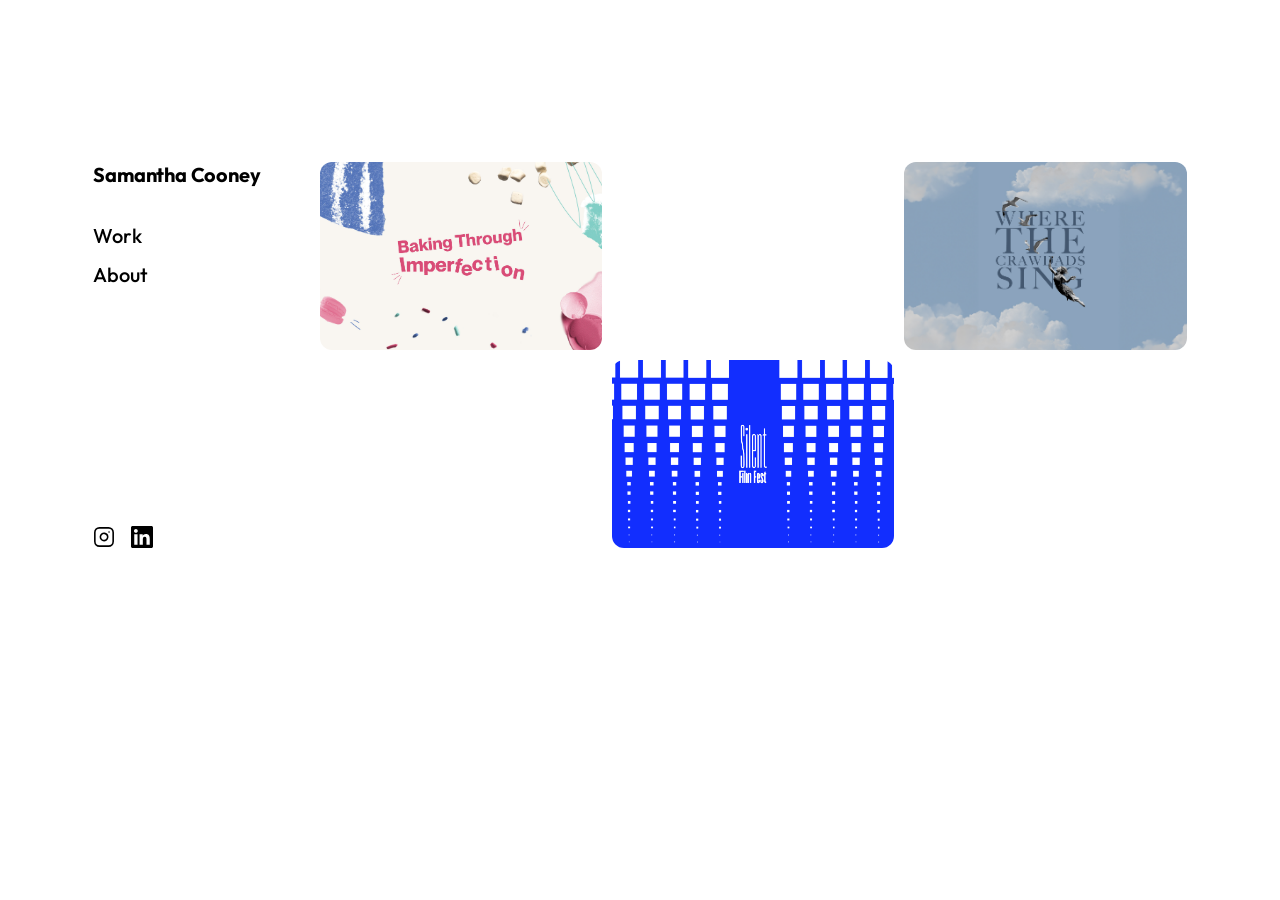
==== index.html @ 8dcdb441 "Initial commit" ====
<!DOCTYPE html>
<html lang="en">
<head>
    <meta charset="UTF-8">
    <meta name="viewport" content="width=device-width, initial-scale=1.0">
    <title>Samantha Cooney</title>
    <link rel="preconnect" href="https://fonts.googleapis.com">
    <link rel="preconnect" href="https://fonts.gstatic.com" crossorigin>
    <link href="https://fonts.googleapis.com/css2?family=Outfit:wght@400;500;700&display=swap" rel="stylesheet">
    <link rel="stylesheet" href="style.css">
</head>
<body>

    <div class="layout">

        <aside class="sidebar">
            <div class="sidebar-top">
                <a href="index.html" class="nav-name">Samantha Cooney</a>
                <nav class="nav-links">
                    <a href="#work">Work</a>
                    <a href="about.html">About</a>
                </nav>
            </div>
            <div class="nav-social">
                <a href="https://www.instagram.com/samssdesigns/" target="_blank" rel="noopener noreferrer" aria-label="Instagram">
                    <svg xmlns="http://www.w3.org/2000/svg" width="22" height="22" viewBox="0 0 24 24" fill="none" stroke="currentColor" stroke-width="1.75" stroke-linecap="round" stroke-linejoin="round">
                        <rect x="2" y="2" width="20" height="20" rx="5" ry="5"/>
                        <path d="M16 11.37A4 4 0 1 1 12.63 8 4 4 0 0 1 16 11.37z"/>
                        <line x1="17.5" y1="6.5" x2="17.51" y2="6.5"/>
                    </svg>
                </a>
                <a href="https://www.linkedin.com/in/samantha-cooney-5a5bb8349" target="_blank" rel="noopener noreferrer" aria-label="LinkedIn">
                    <svg xmlns="http://www.w3.org/2000/svg" width="22" height="22" viewBox="0 0 24 24" fill="currentColor">
                        <path d="M20.447 20.452h-3.554v-5.569c0-1.328-.027-3.037-1.852-3.037-1.853 0-2.136 1.445-2.136 2.939v5.667H9.351V9h3.414v1.561h.046c.477-.9 1.637-1.85 3.37-1.85 3.601 0 4.267 2.37 4.267 5.455v6.286zM5.337 7.433c-1.144 0-2.063-.926-2.063-2.065 0-1.138.92-2.063 2.063-2.063 1.14 0 2.064.925 2.064 2.063 0 1.139-.925 2.065-2.064 2.065zm1.782 13.019H3.555V9h3.564v11.452zM22.225 0H1.771C.792 0 0 .774 0 1.729v20.542C0 23.227.792 24 1.771 24h20.451C23.2 24 24 23.227 24 22.271V1.729C24 .774 23.2 0 22.222 0h.003z"/>
                    </svg>
                </a>
            </div>
        </aside>

        <main class="grid" id="work">
            <a href="project1.html" class="grid-item">
                <img src="baking.jpg" alt="Baking">
                <span class="grid-label"><strong>Senior Project</strong></span>
            </a>
            <a href="project2.html" class="grid-item">
                <video src="TYPE FEST GIF.mp4" autoplay loop muted playsinline></video>
                <span class="grid-label">Type Festival</span>
            </a>
            <a href="project3.html" class="grid-item">
                <img src="crawdads.jpg" alt="Crawdads" class="img--crawdads">
                <span class="grid-label">Book Cover</span>
            </a>
            <a href="project4.html" class="grid-item">
                <video src="TITLE SEQ GIF.mp4" autoplay loop muted playsinline></video>
                <span class="grid-label">Title Sequence</span>
            </a>
            <a href="branddesign.html" class="grid-item">
                <img src="silentfilmfest.jpg" alt="Silent Film Festival">
                <span class="grid-label">Brand Design</span>
            </a>
            <a href="project6.html" class="grid-item">
                <video src="MENTAL HEALTH GIF.mp4" autoplay loop muted playsinline></video>
                <span class="grid-label">Social Campaign</span>
            </a>
        </main>

    </div>

</body>
</html>
---- style.css ----
*, *::before, *::after {
    margin: 0;
    padding: 0;
    box-sizing: border-box;
}

body {
    font-family: 'Outfit', sans-serif;
    background: #ffffff;
    color: #000000;
    padding: clamp(48px, 18vh, 180px) clamp(24px, 7.3vw, 100px);
}

/* ─── Layout ─── */

.layout {
    display: flex;
    gap: clamp(24px, 3.6vw, 50px);
}

/* ─── Sidebar ─── */

.sidebar {
    width: 180px;
    flex-shrink: 0;
    display: flex;
    flex-direction: column;
    justify-content: space-between;
}

.sidebar-top {
    display: flex;
    flex-direction: column;
}

.nav-name {
    font-size: 1.25rem;
    font-weight: 700;
    color: #000;
    text-decoration: none;
    letter-spacing: -0.01em;
    margin-bottom: 36px;
    display: block;
}

.nav-links {
    display: flex;
    flex-direction: column;
    gap: 14px;
}

.nav-links a {
    font-size: 1.25rem;
    font-weight: 500;
    color: #000;
    text-decoration: none;
    transition: opacity 0.2s ease;
}

.nav-links a:hover {
    opacity: 0.4;
}

.nav-social {
    display: flex;
    align-items: center;
    gap: 16px;
}

.nav-social a {
    color: #000;
    display: flex;
    align-items: center;
    transition: opacity 0.2s ease;
}

.nav-social a:hover {
    opacity: 0.4;
}

/* ─── Project Grid ─── */

.grid {
    flex: 1;
    display: grid;
    grid-template-columns: repeat(3, 1fr);
    gap: 10px;
    align-content: start;
}

.grid-item {
    display: block;
    position: relative;
    overflow: hidden;
    aspect-ratio: 3 / 2;
    border-radius: 12px;
    isolation: isolate;
    transform: translateZ(0);
}

.img--crawdads {
    object-position: 40% 35%;
}

.grid-item img,
.grid-item video {
    width: 100%;
    height: 100%;
    object-fit: cover;
    display: block;
    vertical-align: top;
    transform: scale(1.01);
}

.grid-item::after {
    content: '';
    position: absolute;
    inset: 0;
    background: rgba(0, 0, 0, 0);
    backdrop-filter: blur(0px);
    transition: background 0.3s ease, backdrop-filter 0.3s ease;
    pointer-events: none;
    z-index: 1;
}

.grid-item:hover::after {
    background: rgba(0, 0, 0, 0.5);
    backdrop-filter: blur(6px);
}

.grid-label {
    position: absolute;
    top: 50%;
    left: 50%;
    transform: translate(-50%, -50%);
    z-index: 2;
    color: #fff;
    font-family: 'Outfit', sans-serif;
    font-size: 1.4rem;
    font-weight: 500;
    letter-spacing: 0.02em;
    white-space: nowrap;
    text-align: center;
    opacity: 0;
    transition: opacity 0.3s ease;
    pointer-events: none;
}

.grid-label strong {
    font-weight: 700;
}

.grid-item:hover .grid-label {
    opacity: 1;
}

/* ─── Responsive ─── */

@media (max-width: 900px) {
    .grid {
        grid-template-columns: repeat(2, 1fr);
    }
}

@media (max-width: 768px) {
    body {
        padding: 40px 24px;
    }

    .layout {
        flex-direction: column;
        gap: 40px;
    }

    .sidebar {
        width: 100%;
        flex-direction: row;
        align-items: center;
        justify-content: space-between;
    }

    .sidebar-top {
        flex-direction: row;
        align-items: center;
        gap: 0;
    }

    .nav-name {
        margin-bottom: 0;
        margin-right: 32px;
    }

    .nav-links {
        flex-direction: row;
        gap: 20px;
    }

    .grid {
        grid-template-columns: repeat(2, 1fr);
    }
}

@media (max-width: 480px) {
    .sidebar {
        flex-direction: column;
        align-items: flex-start;
        gap: 24px;
    }

    .sidebar-top {
        flex-direction: column;
        gap: 16px;
    }

    .nav-name {
        margin-right: 0;
    }

    .grid {
        grid-template-columns: 1fr;
    }
}
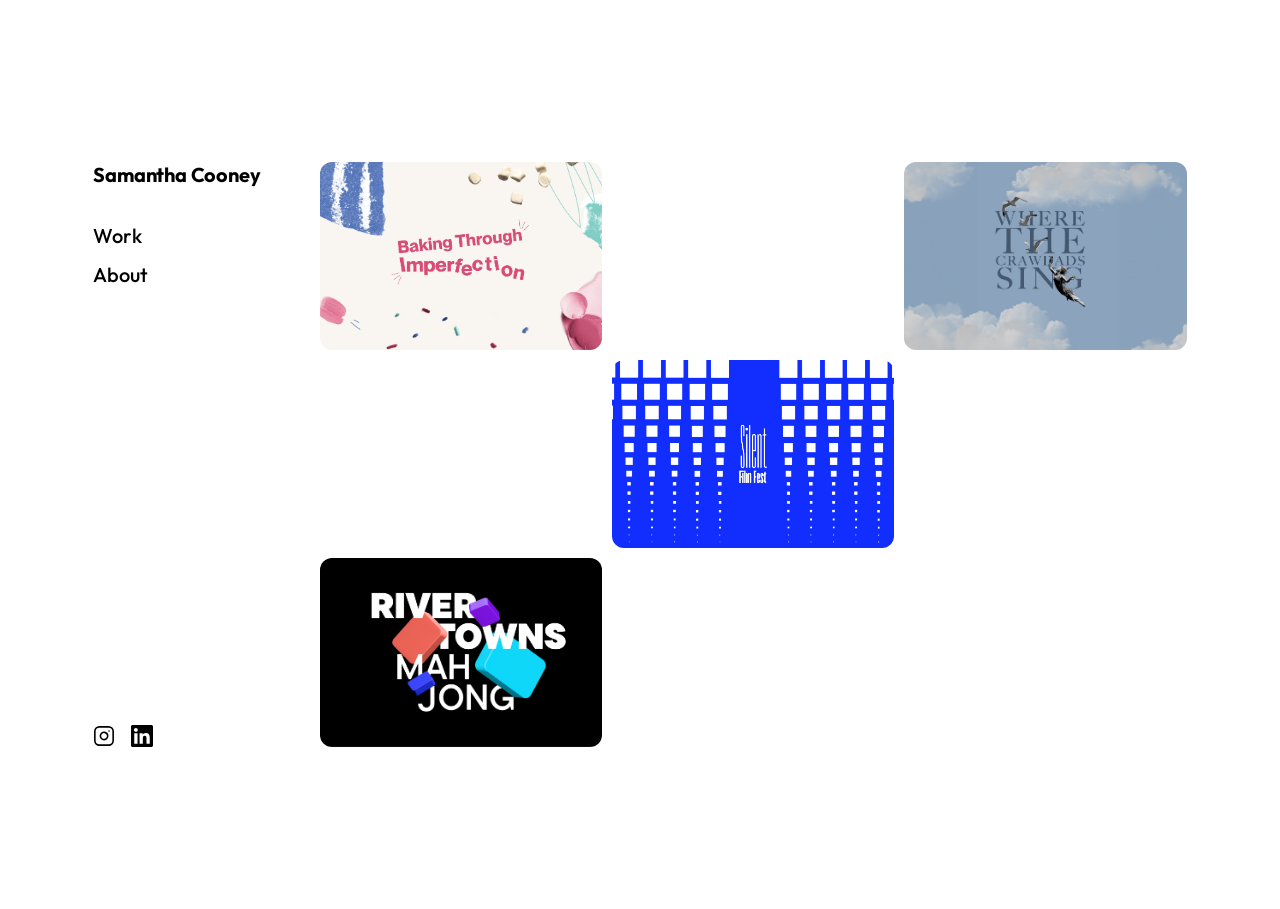
==== commit 6eca0258: "add mahjong project" ====
--- a/index.html
+++ b/index.html
@@ -62,6 +62,10 @@
                 <video src="MENTAL HEALTH GIF.mp4" autoplay loop muted playsinline></video>
                 <span class="grid-label">Social Campaign</span>
             </a>
+            <a href="mahjong.html" class="grid-item">
+                <img src="RivertownsMahjong_Logo_Studies2-42.png" alt="Rivertowns Mahjong">
+                <span class="grid-label">Internship Project</span>
+            </a>
         </main>
 
     </div>
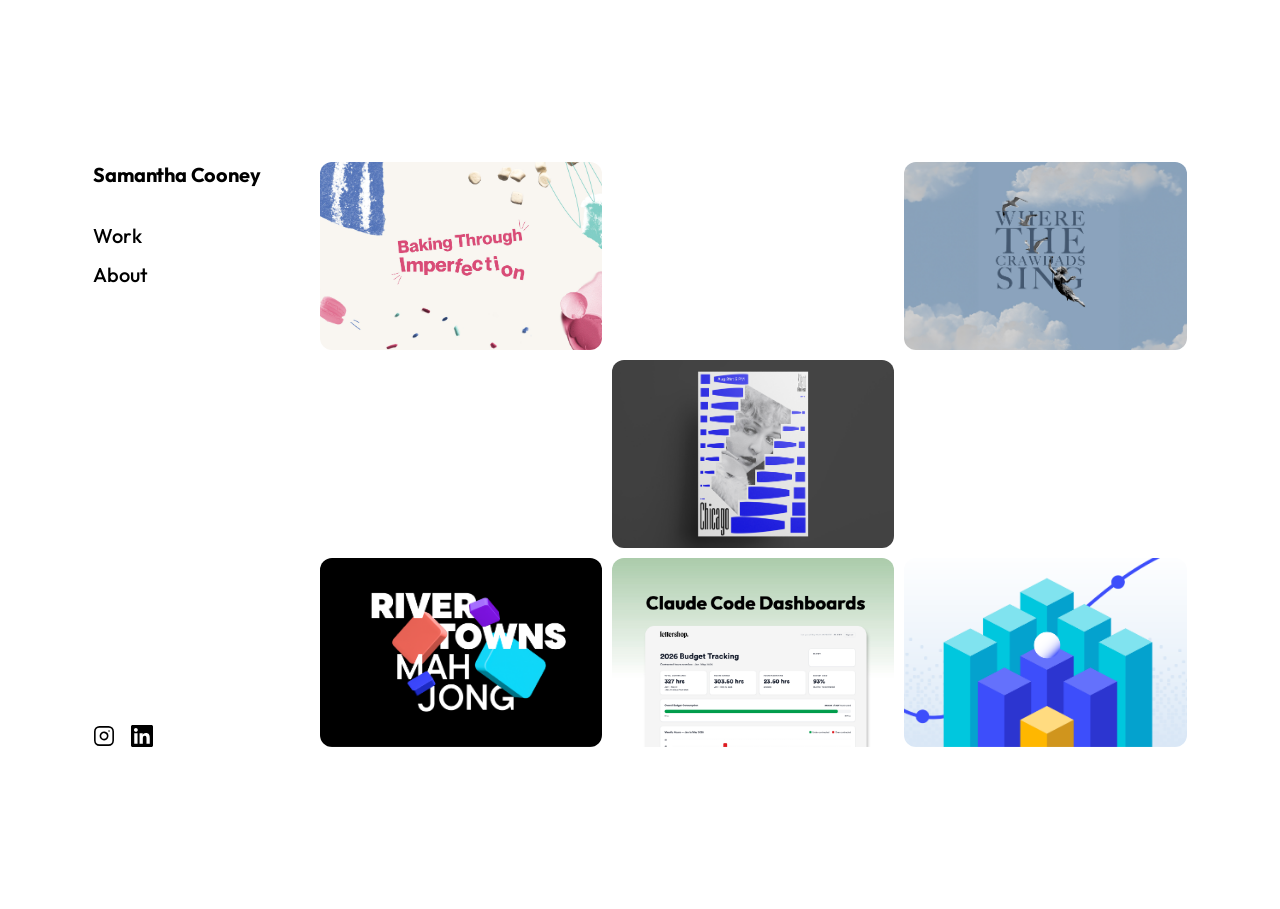
==== commit 9c0c79b3: "Updates 7/27" ====
--- a/index.html
+++ b/index.html
@@ -55,7 +55,7 @@
                 <span class="grid-label">Title Sequence</span>
             </a>
             <a href="branddesign.html" class="grid-item">
-                <img src="silentfilmfest.jpg" alt="Silent Film Festival">
+                <img src="poster mockup chic.jpg" alt="Silent Film Festival">
                 <span class="grid-label">Brand Design</span>
             </a>
             <a href="project6.html" class="grid-item">
@@ -66,6 +66,14 @@
                 <img src="RivertownsMahjong_Logo_Studies2-42.png" alt="Rivertowns Mahjong">
                 <span class="grid-label">Internship Project</span>
             </a>
+            <a href="claudecode.html" class="grid-item">
+                <img src="claudecodecover-02.jpg" alt="Claude Code Dashboards">
+                <span class="grid-label">Internship Project</span>
+            </a>
+            <a href="midmarket.html" class="grid-item">
+                <img src="MidMarket_Hero-09.png" alt="Hero for Webpage">
+                <span class="grid-label">Internship Project</span>
+            </a>
         </main>
 
     </div>
